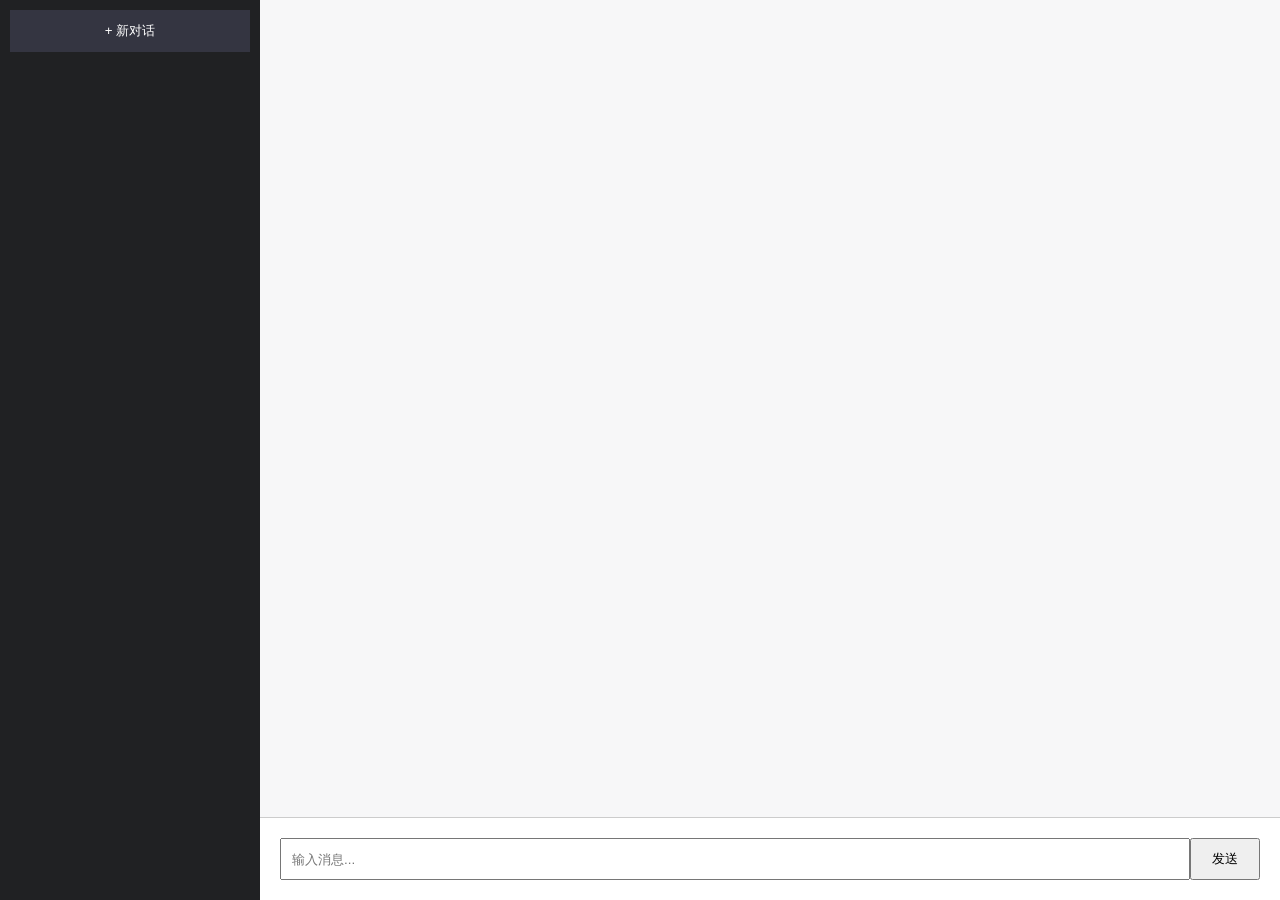
==== frontend/index.html @ b3b40bfe "Fix project structure and chat workflow" ====
<!DOCTYPE html>
<html>
<head>
    <meta charset="UTF-8">
    <title>AI Chat</title>
    <link rel="stylesheet" href="style.css">
</head>
<body>

<div class="app">

    <!-- 左侧栏 -->
    <div class="sidebar">

        <button id="new-chat-btn">
            + 新对话
        </button>

        <div id="conversation-list">

        </div>

    </div>

    <!-- 右侧聊天区 -->
    <div class="chat-area">

        <div id="chat-box"></div>

        <div class="input-area">
            <input
                type="text"
                id="message-input"
                placeholder="输入消息..."
            />

            <button onclick="sendMessage()">
                发送
            </button>
        </div>

    </div>

</div>

<script src="app.js"></script>

</body>
</html>
---- frontend/style.css ----
body {
    margin: 0;
    font-family: Arial, sans-serif;
    color: #202123;
}

.app {
    display: flex;
    height: 100vh;
}

.sidebar {
    width: 260px;
    background: #202123;
    color: white;
    padding: 10px;
    box-sizing: border-box;
}

#new-chat-btn {
    width: 100%;
    padding: 12px;
    border: none;
    background: #343541;
    color: white;
    cursor: pointer;
    margin-bottom: 20px;
}

.conversation-item {
    padding: 10px;
    background: #343541;
    margin-bottom: 10px;
    cursor: pointer;
    border-radius: 4px;
    word-break: break-word;
}

.conversation-item.active {
    background: #4d4f5c;
}

.chat-area {
    flex: 1;
    display: flex;
    flex-direction: column;
}

#chat-box {
    flex: 1;
    padding: 20px;
    overflow-y: auto;
    background: #f7f7f8;
}

.message {
    max-width: 720px;
    padding: 12px 14px;
    margin-bottom: 12px;
    border-radius: 6px;
    line-height: 1.5;
    white-space: pre-wrap;
}

.message.user {
    margin-left: auto;
    background: #dbeafe;
}

.message.assistant {
    background: #ffffff;
    border: 1px solid #e5e7eb;
}

.message.error {
    background: #fee2e2;
    color: #991b1b;
}

.input-area {
    display: flex;
    padding: 20px;
    border-top: 1px solid #ccc;
}

#message-input {
    flex: 1;
    padding: 10px;
}

button {
    padding: 10px 20px;
    cursor: pointer;
}
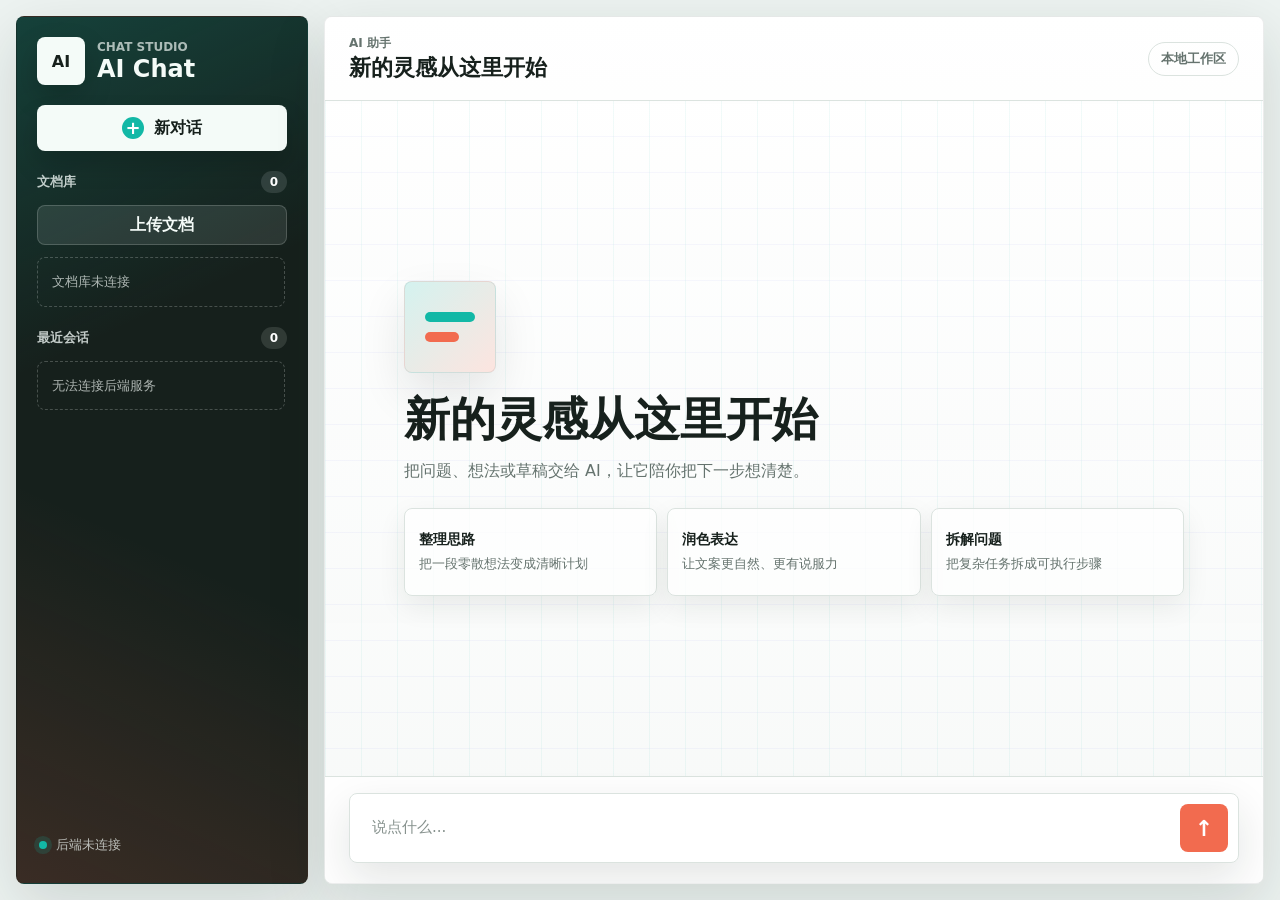
==== commit c9785c4e: "Add RAG streaming chat and delete controls" ====
--- a/frontend/index.html
+++ b/frontend/index.html
@@ -1,49 +1,84 @@
 <!DOCTYPE html>
-<html>
+<html lang="zh-CN">
 <head>
     <meta charset="UTF-8">
+    <meta name="viewport" content="width=device-width, initial-scale=1.0">
     <title>AI Chat</title>
     <link rel="stylesheet" href="style.css">
 </head>
 <body>
+<div class="app-shell">
+    <aside class="sidebar" aria-label="会话导航">
+        <div class="brand">
+            <div class="brand-mark" aria-hidden="true">AI</div>
+            <div>
+                <p class="brand-kicker">Chat Studio</p>
+                <h1>AI Chat</h1>
+            </div>
+        </div>
 
-<div class="app">
-
-    <!-- 左侧栏 -->
-    <div class="sidebar">
-
-        <button id="new-chat-btn">
-            + 新对话
+        <button id="new-chat-btn" type="button">
+            <span class="button-icon" aria-hidden="true">+</span>
+            <span>新对话</span>
         </button>
 
-        <div id="conversation-list">
-
+        <div class="sidebar-section document-section">
+            <div class="section-heading">
+                <span>文档库</span>
+                <span id="document-count">0</span>
+            </div>
+            <input
+                class="visually-hidden"
+                id="document-input"
+                type="file"
+                accept=".txt,.md,.markdown,.csv,.docx,.pdf"
+            />
+            <button id="upload-document-btn" class="secondary-action" type="button">
+                上传文档
+            </button>
+            <div id="document-list" aria-live="polite"></div>
         </div>
 
-    </div>
+        <div class="sidebar-section conversation-section">
+            <div class="section-heading">
+                <span>最近会话</span>
+                <span id="conversation-count">0</span>
+            </div>
+            <div id="conversation-list" aria-live="polite"></div>
+        </div>
 
-    <!-- 右侧聊天区 -->
-    <div class="chat-area">
+        <div class="sidebar-footer">
+            <span class="status-dot" aria-hidden="true"></span>
+            <span id="status-text">准备就绪</span>
+        </div>
+    </aside>
 
-        <div id="chat-box"></div>
+    <main class="chat-area">
+        <header class="chat-header">
+            <div>
+                <p class="header-kicker">AI 助手</p>
+                <h2 id="active-title">新的灵感从这里开始</h2>
+            </div>
+            <div class="header-badge" id="active-meta">本地工作区</div>
+        </header>
+
+        <section id="chat-box" aria-live="polite"></section>
 
         <div class="input-area">
-            <input
-                type="text"
-                id="message-input"
-                placeholder="输入消息..."
-            />
-
-            <button onclick="sendMessage()">
-                发送
-            </button>
+            <div class="composer">
+                <textarea
+                    id="message-input"
+                    rows="1"
+                    placeholder="说点什么..."
+                ></textarea>
+                <button id="send-button" type="button" title="发送" aria-label="发送消息">
+                    <span aria-hidden="true">↑</span>
+                </button>
+            </div>
         </div>
-
-    </div>
-
+    </main>
 </div>
 
 <script src="app.js"></script>
-
 </body>
-</html>+</html>
--- a/frontend/style.css
+++ b/frontend/style.css
@@ -1,94 +1,860 @@
+:root {
+    --ink: #17211d;
+    --muted: #65736e;
+    --panel: #ffffff;
+    --panel-soft: #f7f9f8;
+    --line: #dbe3df;
+    --sidebar: #16201c;
+    --sidebar-soft: #20312b;
+    --teal: #12b8a6;
+    --coral: #f26b4f;
+    --indigo: #5b5ce2;
+    --warning: #b42318;
+    --shadow: 0 20px 60px rgba(21, 32, 28, 0.14);
+}
+
+* {
+    margin: 0;
+    padding: 0;
+    box-sizing: border-box;
+}
+
+html,
 body {
-    margin: 0;
-    font-family: Arial, sans-serif;
-    color: #202123;
-}
-
-.app {
-    display: flex;
+    height: 100%;
+}
+
+body {
+    min-height: 100vh;
+    font-family: Inter, ui-sans-serif, system-ui, -apple-system, BlinkMacSystemFont, "Segoe UI", sans-serif;
+    background: #edf3f1;
+    color: var(--ink);
+}
+
+button,
+textarea {
+    font: inherit;
+}
+
+button {
+    border: 0;
+}
+
+.visually-hidden {
+    position: absolute;
+    width: 1px;
+    height: 1px;
+    overflow: hidden;
+    clip: rect(0, 0, 0, 0);
+    white-space: nowrap;
+}
+
+.app-shell {
+    display: grid;
+    grid-template-columns: 292px minmax(0, 1fr);
+    gap: 16px;
     height: 100vh;
+    padding: 16px;
+}
+
+.sidebar,
+.chat-area {
+    min-height: 0;
+    border: 1px solid rgba(23, 33, 29, 0.08);
+    border-radius: 8px;
+    box-shadow: var(--shadow);
 }
 
 .sidebar {
-    width: 260px;
-    background: #202123;
-    color: white;
-    padding: 10px;
-    box-sizing: border-box;
+    display: flex;
+    flex-direction: column;
+    gap: 20px;
+    padding: 20px;
+    overflow: hidden;
+    background:
+        linear-gradient(155deg, rgba(18, 184, 166, 0.22), transparent 36%),
+        linear-gradient(25deg, rgba(242, 107, 79, 0.16), transparent 40%),
+        var(--sidebar);
+    color: #f4fbf8;
+}
+
+.brand {
+    display: flex;
+    align-items: center;
+    gap: 12px;
+}
+
+.brand-mark {
+    display: grid;
+    place-items: center;
+    width: 48px;
+    height: 48px;
+    flex: 0 0 48px;
+    border-radius: 8px;
+    background: #f4fbf8;
+    color: var(--sidebar);
+    font-weight: 800;
+    letter-spacing: 0;
+    box-shadow: 0 12px 28px rgba(0, 0, 0, 0.18);
+}
+
+.brand-kicker,
+.header-kicker {
+    color: rgba(244, 251, 248, 0.68);
+    font-size: 12px;
+    font-weight: 700;
+    letter-spacing: 0;
+    text-transform: uppercase;
+}
+
+.brand h1 {
+    margin-top: 2px;
+    font-size: 24px;
+    line-height: 1.1;
+    letter-spacing: 0;
 }
 
 #new-chat-btn {
+    display: flex;
+    align-items: center;
+    justify-content: center;
+    gap: 10px;
+    min-height: 46px;
     width: 100%;
+    padding: 0 16px;
+    border-radius: 8px;
+    background: #f4fbf8;
+    color: var(--sidebar);
+    cursor: pointer;
+    font-weight: 800;
+    box-shadow: 0 14px 26px rgba(0, 0, 0, 0.16);
+    transition: transform 160ms ease, box-shadow 160ms ease, background 160ms ease;
+}
+
+#new-chat-btn:hover {
+    transform: translateY(-1px);
+    background: #ffffff;
+    box-shadow: 0 18px 34px rgba(0, 0, 0, 0.2);
+}
+
+.secondary-action {
+    min-height: 40px;
+    width: 100%;
+    border: 1px solid rgba(244, 251, 248, 0.18);
+    border-radius: 8px;
+    background: rgba(244, 251, 248, 0.1);
+    color: #f4fbf8;
+    cursor: pointer;
+    font-weight: 800;
+    transition: background 160ms ease, border-color 160ms ease, transform 160ms ease;
+}
+
+.secondary-action:hover {
+    transform: translateY(-1px);
+    border-color: rgba(244, 251, 248, 0.34);
+    background: rgba(244, 251, 248, 0.16);
+}
+
+.secondary-action:disabled {
+    cursor: wait;
+    opacity: 0.62;
+    transform: none;
+}
+
+.button-icon {
+    display: grid;
+    place-items: center;
+    width: 22px;
+    height: 22px;
+    border-radius: 999px;
+    background: var(--teal);
+    color: #ffffff;
+    font-size: 18px;
+    line-height: 1;
+}
+
+.sidebar-section {
+    min-height: 0;
+    display: flex;
+    flex-direction: column;
+    gap: 12px;
+}
+
+.conversation-section {
+    flex: 1;
+}
+
+.document-section {
+    flex: 0 0 auto;
+}
+
+.section-heading {
+    display: flex;
+    align-items: center;
+    justify-content: space-between;
+    color: rgba(244, 251, 248, 0.78);
+    font-size: 13px;
+    font-weight: 800;
+}
+
+#conversation-count,
+#document-count {
+    display: grid;
+    place-items: center;
+    min-width: 26px;
+    height: 22px;
+    padding: 0 8px;
+    border-radius: 999px;
+    background: rgba(244, 251, 248, 0.12);
+    color: #ffffff;
+    font-size: 12px;
+}
+
+#conversation-list,
+#document-list {
+    display: flex;
+    min-height: 0;
+    flex-direction: column;
+    gap: 8px;
+    overflow-y: auto;
+    padding-right: 2px;
+}
+
+.conversation-section #conversation-list {
+    flex: 1;
+}
+
+#document-list {
+    max-height: 146px;
+}
+
+#conversation-list::-webkit-scrollbar,
+#document-list::-webkit-scrollbar,
+#chat-box::-webkit-scrollbar,
+#message-input::-webkit-scrollbar {
+    width: 8px;
+}
+
+#conversation-list::-webkit-scrollbar-thumb,
+#document-list::-webkit-scrollbar-thumb,
+#chat-box::-webkit-scrollbar-thumb,
+#message-input::-webkit-scrollbar-thumb {
+    border-radius: 999px;
+    background: rgba(101, 115, 110, 0.35);
+}
+
+.conversation-item {
+    display: grid;
+    grid-template-columns: minmax(0, 1fr) 28px;
+    align-items: center;
+    gap: 8px;
+    width: 100%;
+    min-height: 62px;
     padding: 12px;
-    border: none;
-    background: #343541;
-    color: white;
+    border-radius: 8px;
+    background: rgba(244, 251, 248, 0.08);
+    color: #f4fbf8;
     cursor: pointer;
-    margin-bottom: 20px;
-}
-
-.conversation-item {
-    padding: 10px;
-    background: #343541;
-    margin-bottom: 10px;
+    text-align: left;
+    transition: background 160ms ease, transform 160ms ease, box-shadow 160ms ease;
+}
+
+.conversation-item:hover {
+    transform: translateX(2px);
+    background: rgba(244, 251, 248, 0.14);
+}
+
+.conversation-item:focus-visible,
+.delete-item-btn:focus-visible {
+    outline: 2px solid rgba(18, 184, 166, 0.75);
+    outline-offset: 2px;
+}
+
+.conversation-item.active {
+    background: #f4fbf8;
+    color: var(--sidebar);
+    box-shadow: 0 14px 26px rgba(0, 0, 0, 0.18);
+}
+
+.item-text {
+    min-width: 0;
+}
+
+.conversation-title {
+    display: block;
+    overflow: hidden;
+    color: inherit;
+    font-size: 14px;
+    font-weight: 800;
+    line-height: 1.35;
+    text-overflow: ellipsis;
+    white-space: nowrap;
+}
+
+.conversation-time {
+    display: block;
+    margin-top: 5px;
+    color: rgba(244, 251, 248, 0.58);
+    font-size: 12px;
+    line-height: 1.3;
+}
+
+.conversation-item.active .conversation-time {
+    color: rgba(22, 32, 28, 0.56);
+}
+
+.document-item {
+    display: grid;
+    grid-template-columns: minmax(0, 1fr) 28px;
+    align-items: center;
+    gap: 8px;
+    width: 100%;
+    min-height: 54px;
+    padding: 11px 12px;
+    border: 1px solid rgba(244, 251, 248, 0.12);
+    border-radius: 8px;
+    background: rgba(244, 251, 248, 0.07);
+    color: #f4fbf8;
+}
+
+.delete-item-btn {
+    display: grid;
+    place-items: center;
+    width: 28px;
+    height: 28px;
+    border-radius: 999px;
+    background: rgba(244, 251, 248, 0.1);
+    color: rgba(244, 251, 248, 0.74);
     cursor: pointer;
-    border-radius: 4px;
+    font-size: 18px;
+    font-weight: 800;
+    line-height: 1;
+    transition: background 160ms ease, color 160ms ease, transform 160ms ease;
+}
+
+.delete-item-btn:hover {
+    transform: scale(1.06);
+    background: rgba(242, 107, 79, 0.22);
+    color: #ffffff;
+}
+
+.conversation-item.active .delete-item-btn {
+    background: rgba(22, 32, 28, 0.08);
+    color: rgba(22, 32, 28, 0.48);
+}
+
+.conversation-item.active .delete-item-btn:hover {
+    background: rgba(242, 107, 79, 0.16);
+    color: var(--warning);
+}
+
+.document-title {
+    display: block;
+    overflow: hidden;
+    font-size: 13px;
+    font-weight: 800;
+    line-height: 1.35;
+    text-overflow: ellipsis;
+    white-space: nowrap;
+}
+
+.document-meta {
+    display: block;
+    margin-top: 5px;
+    color: rgba(244, 251, 248, 0.58);
+    font-size: 12px;
+    line-height: 1.3;
+}
+
+.conversation-empty,
+.document-empty {
+    padding: 14px;
+    border: 1px dashed rgba(244, 251, 248, 0.22);
+    border-radius: 8px;
+    color: rgba(244, 251, 248, 0.68);
+    font-size: 13px;
+    line-height: 1.5;
     word-break: break-word;
 }
 
-.conversation-item.active {
-    background: #4d4f5c;
+.sidebar-footer {
+    display: flex;
+    align-items: center;
+    gap: 9px;
+    min-height: 36px;
+    padding: 0 2px;
+    color: rgba(244, 251, 248, 0.7);
+    font-size: 13px;
+}
+
+.status-dot {
+    width: 8px;
+    height: 8px;
+    flex: 0 0 8px;
+    border-radius: 50%;
+    background: var(--teal);
+    box-shadow: 0 0 0 5px rgba(18, 184, 166, 0.16);
 }
 
 .chat-area {
-    flex: 1;
     display: flex;
     flex-direction: column;
+    overflow: hidden;
+    background:
+        linear-gradient(180deg, rgba(255, 255, 255, 0.98), rgba(247, 249, 248, 0.96)),
+        var(--panel);
+}
+
+.chat-header {
+    display: flex;
+    align-items: center;
+    justify-content: space-between;
+    gap: 20px;
+    min-height: 84px;
+    padding: 18px 24px;
+    border-bottom: 1px solid var(--line);
+    background: rgba(255, 255, 255, 0.7);
+}
+
+.chat-header .header-kicker {
+    color: var(--muted);
+}
+
+.chat-header h2 {
+    margin-top: 3px;
+    color: var(--ink);
+    font-size: 22px;
+    line-height: 1.2;
+    letter-spacing: 0;
+}
+
+.header-badge {
+    display: inline-flex;
+    align-items: center;
+    min-height: 34px;
+    max-width: 210px;
+    padding: 0 12px;
+    border: 1px solid var(--line);
+    border-radius: 999px;
+    color: var(--muted);
+    font-size: 13px;
+    font-weight: 700;
+    white-space: nowrap;
 }
 
 #chat-box {
     flex: 1;
-    padding: 20px;
+    min-height: 0;
     overflow-y: auto;
-    background: #f7f7f8;
+    padding: 28px clamp(18px, 4vw, 54px);
+    background:
+        linear-gradient(90deg, rgba(18, 184, 166, 0.06) 0 1px, transparent 1px 100%),
+        linear-gradient(0deg, rgba(91, 92, 226, 0.05) 0 1px, transparent 1px 100%);
+    background-size: 36px 36px;
+}
+
+.empty-state {
+    display: grid;
+    align-content: center;
+    min-height: 100%;
+    max-width: 780px;
+    margin: 0 auto;
+    padding: 28px 0;
+}
+
+.empty-visual {
+    position: relative;
+    width: 92px;
+    height: 92px;
+    margin-bottom: 22px;
+    border: 1px solid rgba(23, 33, 29, 0.08);
+    border-radius: 8px;
+    background:
+        linear-gradient(135deg, rgba(18, 184, 166, 0.18), rgba(242, 107, 79, 0.18)),
+        #ffffff;
+    box-shadow: 0 20px 45px rgba(21, 32, 28, 0.1);
+}
+
+.empty-visual::before,
+.empty-visual::after {
+    position: absolute;
+    content: "";
+    border-radius: 999px;
+    background: var(--teal);
+}
+
+.empty-visual::before {
+    width: 50px;
+    height: 10px;
+    left: 20px;
+    top: 30px;
+}
+
+.empty-visual::after {
+    width: 34px;
+    height: 10px;
+    left: 20px;
+    top: 50px;
+    background: var(--coral);
+}
+
+.empty-state h3 {
+    max-width: 620px;
+    color: var(--ink);
+    font-size: 46px;
+    line-height: 1.05;
+    letter-spacing: 0;
+}
+
+.empty-state p {
+    max-width: 560px;
+    margin-top: 14px;
+    color: var(--muted);
+    font-size: 16px;
+    line-height: 1.7;
+}
+
+.prompt-grid {
+    display: grid;
+    grid-template-columns: repeat(3, minmax(0, 1fr));
+    gap: 10px;
+    margin-top: 24px;
+}
+
+.prompt-card {
+    min-height: 88px;
+    padding: 14px;
+    border: 1px solid var(--line);
+    border-radius: 8px;
+    background: rgba(255, 255, 255, 0.74);
+    color: var(--ink);
+    cursor: pointer;
+    text-align: left;
+    box-shadow: 0 10px 28px rgba(21, 32, 28, 0.08);
+    transition: transform 160ms ease, border-color 160ms ease, box-shadow 160ms ease;
+}
+
+.prompt-card:hover {
+    transform: translateY(-2px);
+    border-color: rgba(18, 184, 166, 0.55);
+    box-shadow: 0 16px 34px rgba(21, 32, 28, 0.12);
+}
+
+.prompt-card strong {
+    display: block;
+    color: var(--ink);
+    font-size: 14px;
+    line-height: 1.35;
+}
+
+.prompt-card span {
+    display: block;
+    margin-top: 6px;
+    color: var(--muted);
+    font-size: 13px;
+    line-height: 1.45;
 }
 
 .message {
-    max-width: 720px;
-    padding: 12px 14px;
-    margin-bottom: 12px;
-    border-radius: 6px;
-    line-height: 1.5;
+    display: flex;
+    width: 100%;
+    margin-bottom: 16px;
+}
+
+.message-content {
+    max-width: min(720px, 82%);
+    padding: 14px 16px;
+    border-radius: 8px;
+    font-size: 15px;
+    line-height: 1.65;
     white-space: pre-wrap;
-}
-
-.message.user {
-    margin-left: auto;
-    background: #dbeafe;
-}
-
-.message.assistant {
-    background: #ffffff;
-    border: 1px solid #e5e7eb;
-}
-
-.message.error {
-    background: #fee2e2;
-    color: #991b1b;
+    word-break: break-word;
+    box-shadow: 0 12px 30px rgba(21, 32, 28, 0.08);
+}
+
+.user-message {
+    justify-content: flex-end;
+}
+
+.user-message .message-content {
+    background: var(--sidebar);
+    color: #ffffff;
+    border-bottom-right-radius: 3px;
+}
+
+.ai-message {
+    justify-content: flex-start;
+}
+
+.ai-message .message-content {
+    border: 1px solid var(--line);
+    background: rgba(255, 255, 255, 0.94);
+    color: var(--ink);
+    border-bottom-left-radius: 3px;
+}
+
+.streaming-message .message-content::after {
+    display: inline-block;
+    width: 7px;
+    height: 1em;
+    margin-left: 3px;
+    background: var(--teal);
+    content: "";
+    vertical-align: -2px;
+    animation: caretBlink 900ms infinite;
+}
+
+.message-sources {
+    display: grid;
+    gap: 8px;
+    margin-top: 12px;
+    padding-top: 12px;
+    border-top: 1px solid var(--line);
+}
+
+.source-item {
+    display: grid;
+    gap: 4px;
+    padding: 10px;
+    border-radius: 8px;
+    background: var(--panel-soft);
+    color: var(--muted);
+}
+
+.source-title {
+    color: var(--ink);
+    font-size: 13px;
+    font-weight: 800;
+    line-height: 1.35;
+}
+
+.source-preview {
+    font-size: 12px;
+    line-height: 1.45;
+}
+
+.error-message .message-content {
+    border: 1px solid #fecdca;
+    background: #fff4f2;
+    color: var(--warning);
+}
+
+.typing-dots {
+    display: inline-flex;
+    align-items: center;
+    gap: 5px;
+    min-width: 48px;
+}
+
+.typing-dots span {
+    width: 7px;
+    height: 7px;
+    border-radius: 50%;
+    background: var(--teal);
+    animation: typingPulse 1s infinite ease-in-out;
+}
+
+.typing-dots span:nth-child(2) {
+    animation-delay: 140ms;
+}
+
+.typing-dots span:nth-child(3) {
+    animation-delay: 280ms;
 }
 
 .input-area {
-    display: flex;
-    padding: 20px;
-    border-top: 1px solid #ccc;
+    padding: 16px 24px 20px;
+    border-top: 1px solid var(--line);
+    background: rgba(255, 255, 255, 0.88);
+}
+
+.composer {
+    display: grid;
+    grid-template-columns: minmax(0, 1fr) 48px;
+    align-items: end;
+    gap: 12px;
+    max-width: 980px;
+    margin: 0 auto;
+    padding: 10px;
+    border: 1px solid var(--line);
+    border-radius: 8px;
+    background: var(--panel);
+    box-shadow: 0 16px 42px rgba(21, 32, 28, 0.11);
 }
 
 #message-input {
-    flex: 1;
-    padding: 10px;
-}
-
-button {
-    padding: 10px 20px;
+    width: 100%;
+    max-height: 168px;
+    min-height: 48px;
+    resize: none;
+    padding: 12px 8px 12px 12px;
+    border: 0;
+    outline: 0;
+    background: transparent;
+    color: var(--ink);
+    font-size: 15px;
+    line-height: 1.55;
+}
+
+#message-input::placeholder {
+    color: rgba(101, 115, 110, 0.78);
+}
+
+#send-button {
+    display: grid;
+    place-items: center;
+    width: 48px;
+    height: 48px;
+    border-radius: 8px;
+    background: var(--coral);
+    color: #ffffff;
     cursor: pointer;
-}
+    font-size: 22px;
+    font-weight: 900;
+    transition: transform 160ms ease, background 160ms ease, opacity 160ms ease;
+}
+
+#send-button:hover {
+    transform: translateY(-1px);
+    background: #df583f;
+}
+
+#send-button:disabled {
+    cursor: not-allowed;
+    opacity: 0.55;
+    transform: none;
+}
+
+@keyframes typingPulse {
+    0%,
+    80%,
+    100% {
+        transform: translateY(0);
+        opacity: 0.45;
+    }
+
+    40% {
+        transform: translateY(-4px);
+        opacity: 1;
+    }
+}
+
+@keyframes caretBlink {
+    0%,
+    48% {
+        opacity: 1;
+    }
+
+    49%,
+    100% {
+        opacity: 0;
+    }
+}
+
+@media (max-width: 900px) {
+    .app-shell {
+        grid-template-columns: 1fr;
+        grid-template-rows: auto minmax(0, 1fr);
+        gap: 0;
+        padding: 0;
+        height: 100dvh;
+    }
+
+    .sidebar,
+    .chat-area {
+        border-radius: 0;
+        border-left: 0;
+        border-right: 0;
+        box-shadow: none;
+    }
+
+    .sidebar {
+        max-height: 360px;
+        padding: 16px;
+    }
+
+    #conversation-list,
+    #document-list {
+        flex-direction: row;
+        overflow-x: auto;
+        overflow-y: hidden;
+        padding-bottom: 2px;
+    }
+
+    #document-list {
+        max-height: none;
+    }
+
+    .conversation-item,
+    .document-item {
+        min-width: 210px;
+    }
+
+    .sidebar-footer {
+        display: none;
+    }
+
+    .chat-header {
+        min-height: 74px;
+        padding: 14px 18px;
+    }
+
+    .header-badge {
+        display: none;
+    }
+
+    #chat-box {
+        padding: 20px 16px;
+    }
+
+    .prompt-grid {
+        grid-template-columns: 1fr;
+    }
+
+    .empty-state h3 {
+        font-size: 38px;
+    }
+
+    .message-content {
+        max-width: 92%;
+    }
+
+    .input-area {
+        padding: 12px;
+    }
+}
+
+@media (max-width: 520px) {
+    .brand-mark {
+        width: 42px;
+        height: 42px;
+        flex-basis: 42px;
+    }
+
+    .brand h1 {
+        font-size: 21px;
+    }
+
+    #new-chat-btn {
+        min-height: 42px;
+    }
+
+    .chat-header h2 {
+        font-size: 18px;
+    }
+
+    .empty-state h3 {
+        font-size: 32px;
+    }
+
+    .composer {
+        grid-template-columns: minmax(0, 1fr) 44px;
+        gap: 8px;
+        padding: 8px;
+    }
+
+    #send-button {
+        width: 44px;
+        height: 44px;
+    }
+}
